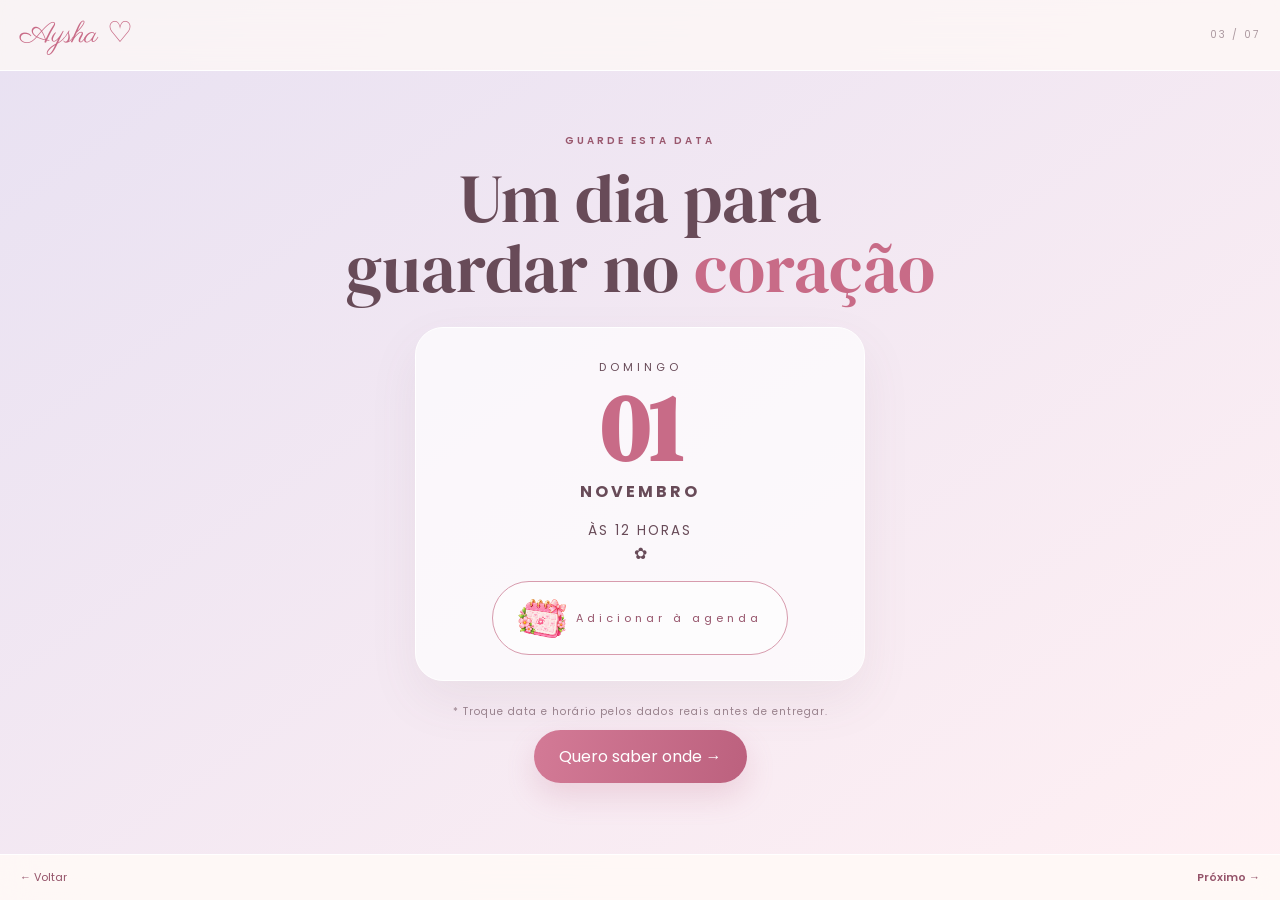
==== data.html @ 2ea7d409 "first commit" ====
<!DOCTYPE html>
<html lang="pt-BR">
<head>
    <meta charset="UTF-8">
    <meta name="viewport" content="width=device-width, initial-scale=1.0">
    <title>A Data | Aysha</title>
    <link rel="stylesheet" href="css/style.css">
</head>
<body class="page date-page">
    <div id="particles"></div>

    <header class="nav">
        <a class="brand" href="index.html">Aysha <span>♡</span></a>
        <span class="step">03 / 07</span>
    </header>

    <main class="screen">
        <div class="content">
            <p class="eyebrow">GUARDE ESTA DATA</p>
            <h2>Um dia para<br>guardar no <em>coração</em></h2>

            <div class="date-card">
                <span>DOMINGO</span>
                <strong>01</strong>
                <b>NOVEMBRO</b>
                <small>ÀS 12 HORAS</small>
                <div class="mini-flower">✿</div>

                <button class="secondary-btn calendar-btn" id="calendarBtn">
                    <img class="button-art calendar-art" src="assets/icones/calendario.png" alt="Calendário">
                    <span>Adicionar à agenda</span>
                </button>
            </div>

            <p class="small-note">
                * Troque data e horário pelos dados reais antes de entregar.
            </p>

            <a class="primary-btn" href="local.html">Quero saber onde →</a>

            <nav class="bottom-nav">
                <a href="historia.html">← Voltar</a>
                <a href="local.html">Próximo →</a>
            </nav>
        </div>
    </main>

    <script src="js/app.js"></script>
</body>
</html>
---- css/style.css ----
/* ==============================
   CONFIGURAÇÕES GERAIS
   ============================== */

@import url('https://fonts.googleapis.com/css2?family=DM+Serif+Display&family=Parisienne&family=Poppins:wght@300;400;500;600&display=swap');

:root {
    --rosa: #c86b87;
    --rosa-claro: #e9a8bc;
    --lilas: #cdbde0;
    --verde: #a9bd9f;
    --creme: #fff9f5;
    --texto: #684b58;
}

* {
    box-sizing: border-box;
}

html,
body {
    margin: 0;
    min-height: 100%;
    scroll-behavior: smooth;
}

body {
    background: var(--creme);
    color: var(--texto);
    font-family: Poppins, sans-serif;
    overflow-x: hidden;
}

a {
    color: inherit;
    text-decoration: none;
}

button,
input,
select,
textarea {
    font: inherit;
}

/* ==============================
   ESTRUTURA DAS PÁGINAS
   ============================== */

.page {
    min-height: 100vh;
    background:
        radial-gradient(circle at 50% 22%, #fff 0 7%, transparent 36%),
        linear-gradient(145deg, #fffaf6 0%, #f8dce5 54%, #e2ecdc 100%);
}

.screen {
    min-height: 100vh;
    display: flex;
    align-items: center;
    justify-content: center;
    padding: 95px 20px 90px;
    position: relative;
    overflow: hidden;
    text-align: center;
}

.content,
.hero-content {
    width: min(100%, 650px);
    position: relative;
    z-index: 3;
}

/* ==============================
   MENU
   ============================== */

.nav {
    position: fixed;
    top: 0;
    left: 0;
    right: 0;
    z-index: 50;
    display: flex;
    align-items: center;
    justify-content: space-between;
    padding: 15px 20px;
    background: #fffaf6b8;
    backdrop-filter: blur(14px);
    border-bottom: 1px solid #fff;
}

.brand {
    color: var(--rosa);
    font-family: Parisienne, cursive;
    font-size: 29px;
}

.step {
    font-size: 10px;
    letter-spacing: 2px;
    opacity: .55;
}

.music-btn {
    width: 40px;
    height: 40px;
    border: 1px solid #d9a7b8;
    border-radius: 50%;
    background: #fff8;
    color: var(--rosa);
    cursor: pointer;
}

.bottom-nav {
    position: fixed;
    left: 0;
    right: 0;
    bottom: 0;
    z-index: 40;
    display: flex;
    justify-content: space-between;
    padding: 14px 20px;
    background: #fffaf6df;
    backdrop-filter: blur(14px);
    border-top: 1px solid #fff;
    color: #95546a;
    font-size: 11px;
}

.bottom-nav a:last-child {
    font-weight: 600;
}

/* ==============================
   TEXTOS E BOTÕES
   ============================== */

.eyebrow {
    color: #99576d;
    font-size: 10px;
    font-weight: 600;
    letter-spacing: 3px;
}

h1,
h2,
h3 {
    font-family: "DM Serif Display", Georgia, serif;
    font-weight: 400;
}

h1 {
    margin: 28px 0 15px;
    color: var(--rosa);
    font-family: Parisienne, cursive;
    font-size: clamp(92px, 24vw, 160px);
    line-height: .75;
}

h2 {
    margin: 15px 0 22px;
    font-size: clamp(42px, 10vw, 68px);
    line-height: 1.04;
}

h2 em {
    color: var(--rosa);
    font-style: normal;
}

p {
    line-height: 1.7;
}

.age {
    font-family: "DM Serif Display";
    font-size: 28px;
}

.script {
    margin: 15px 0;
    color: var(--rosa);
    font-family: Parisienne, cursive;
    font-size: 31px;
    line-height: 1.25;
}

.hint,
.small-note {
    font-size: 10px;
    letter-spacing: 1px;
    opacity: .65;
}

.primary-btn,
.secondary-btn {
    display: inline-flex;
    align-items: center;
    justify-content: center;
    gap: 10px;
    padding: 14px 25px;
    border-radius: 999px;
    cursor: pointer;
    transition: .3s;
}

.primary-btn {
    border: 0;
    background: linear-gradient(100deg, #d37a96, #bc617e);
    color: #fff;
    box-shadow: 0 13px 30px #bd628033;
}

.secondary-btn {
    border: 1px solid #d79bad;
    background: #fff9;
    color: #96546b;
}

.primary-btn:hover,
.secondary-btn:hover {
    transform: translateY(-3px);
}

.ornament {
    margin: 20px;
    color: #c77c93;
    letter-spacing: 5px;
}

/* ==============================
   TELA INICIAL
   ============================== */

.magic-butterfly {
    width: 175px;
    height: 150px;
    display: block;
    margin: 15px auto 0;
    padding: 0;
    border: 0;
    background: transparent;
    cursor: pointer;
    animation: flutuar 3.6s ease-in-out infinite;
    filter: drop-shadow(0 12px 18px #c36b871e);
    transition: .3s;
}

.magic-butterfly:hover {
    transform: translateY(-7px) scale(1.03);
}

.butterfly-svg {
    width: 100%;
    height: 100%;
    overflow: visible;
}

.butterfly-art {
    transform-origin: 90px 75px;
}

.b-wing {
    transform-box: fill-box;
    transform-origin: center;
}

.magic-butterfly:active .b-wing-l {
    animation: asa-esquerda .45s ease-in-out;
}

.magic-butterfly:active .b-wing-r {
    animation: asa-direita .45s ease-in-out;
}

.enter-garden {
    opacity: .35;
    pointer-events: none;
    transform: translateY(8px);
    transition: .7s;
}

.enter-garden.show {
    opacity: 1;
    pointer-events: auto;
    transform: none;
}

.scroll-note {
    position: absolute;
    bottom: 18px;
    font-size: 10px;
    letter-spacing: 2px;
    opacity: .5;
}

.scroll-note span {
    display: block;
    font-size: 18px;
}

.petal {
    position: absolute;
    color: #c87b94;
    font-size: 110px;
    opacity: .15;
}

.petal-a {
    top: 18%;
    left: -28px;
}

.petal-b {
    right: -28px;
    bottom: 15%;
}

/* ==============================
   FUNDOS DAS OUTRAS TELAS
   ============================== */

.garden-page {
    background: linear-gradient(150deg, #fffaf6, #f5dbe5 48%, #dcead7);
}

.story-page {
    background: linear-gradient(145deg, #fffaf6, #eee2f3);
}

.date-page {
    background: linear-gradient(145deg, #e8e1f2, #fff0f3);
}

.local-page {
    background: linear-gradient(#fff5ee, #dfeada);
}

.rsvp-page {
    background: linear-gradient(145deg, #fff7f5, #f5dce5);
}

.final-page {
    background: linear-gradient(150deg, #f7dbe4, #eee3f1 55%, #dce9d9);
}

/* ==============================
   JARDIM
   ============================== */

.interactive-garden {
    position: relative;
    width: min(100%, 560px);
    height: 255px;
    margin: 0 auto 8px;
}

.garden-grass {
    position: absolute;
    z-index: 1;
    left: 50%;
    bottom: 12px;
    width: min(470px, 90%);
    height: auto;
    transform: translateX(-50%);
    pointer-events: none;
}

.garden-flower {
    position: absolute;
    z-index: 4;
    width: 66px;
    height: 76px;
    padding: 0;
    border: 0;
    background: transparent;
    cursor: pointer;
    transition: transform .35s cubic-bezier(.2,.8,.2,1), filter .35s ease;
}

.garden-flower img {
    width: 100%;
    height: 100%;
    object-fit: contain;
    pointer-events: none;
}

.garden-flower:hover,
.garden-flower:focus-visible {
    transform: translateY(-7px) scale(1.08) rotate(-3deg);
    filter: drop-shadow(0 8px 9px #8b61752e);
}

.garden-flower.found {
    animation: flor-descoberta .8s cubic-bezier(.2,.8,.2,1);
}

.f1 { left: 13%; bottom: 35px; }
.f2 { left: 33%; bottom: 17px; }
.f3 { right: 32%; bottom: 17px; }
.f4 { right: 12%; bottom: 37px; }

.flower-message {
    min-height: 35px;
    margin: 0 auto 10px;
    max-width: 520px;
    color: var(--rosa);
    font-family: Parisienne, cursive;
    font-size: 27px;
    line-height: 1.25;
    transition: opacity .25s, transform .25s;
}

.flower-message.message-show {
    animation: mensagem-flor .5s ease;
}

.firefly {
    position: absolute;
    z-index: 3;
    width: 5px;
    height: 5px;
    border-radius: 50%;
    background: #fff5a5;
    box-shadow: 0 0 14px #ffe98c;
    animation: vaga-lume 3s infinite alternate;
}

.firefly-one { left: 25%; top: 25%; }
.firefly-two { right: 22%; top: 31%; animation-delay: .8s; }
.firefly-three { left: 53%; top: 14%; animation-delay: 1.4s; }

/* ==============================
   HISTÓRIA
   ============================== */

.story-card,
.date-card,
.map-card,
.gift-details {
    max-width: 450px;
    margin: 22px auto;
    padding: 25px;
    border: 1px solid #fff;
    border-radius: 28px;
    background: #ffffffad;
    box-shadow: 0 20px 50px #71566b14;
}

.story-image-wrap {
    height: 165px;
    display: grid;
    place-items: center;
    margin-bottom: 8px;
}

.story-image {
    width: 175px;
    height: 155px;
    object-fit: contain;
}

.story-image.story-change {
    animation: historia-aparece .6s ease;
}

.story-card p {
    line-height: 1.75;
}

.story-step {
    min-height: 78px;
}

.stars {
    color: #c97691;
    letter-spacing: 12px;
}

.date-card span {
    font-size: 11px;
    letter-spacing: 4px;
}

.date-card strong {
    display: block;
    margin: 8px;
    color: var(--rosa);
    font-family: "DM Serif Display";
    font-size: 95px;
    line-height: .9;
}

.date-card b { letter-spacing: 3px; }
.date-card small { display: block; margin-top: 17px; letter-spacing: 2px; }
.calendar-btn { margin-top: 15px; }

.map-art {
    height: 165px;
    display: flex;
    align-items: center;
    justify-content: space-around;
    margin-bottom: 20px;
    border-radius: 20px;
    background: linear-gradient(#cde3bd, #9cbb8e);
    font-size: 31px;
}

.map-card h3 { margin: 8px; font-size: 28px; }

/* ==============================
   PRESENTES
   ============================== */

.gifts-content {
    max-width: 620px;
}

.gift-intro {
    max-width: 500px;
    margin: 0 auto 20px;
}

.gift-list {
    display: grid;
    gap: 13px;
    max-width: 470px;
    margin: 22px auto;
}

.gift-option {
    display: flex;
    align-items: center;
    gap: 17px;
    width: 100%;
    min-height: 88px;
    padding: 12px 22px 12px 12px;
    border: 0;
    border-radius: 50px;
    background: #df8fa4;
    color: #fff;
    text-align: left;
    cursor: pointer;
    box-shadow: 0 9px 20px #b9657e20;
    transition: transform .25s, box-shadow .25s;
}

.gift-option:hover,
.gift-option:focus-visible {
    transform: translateY(-3px);
    box-shadow: 0 14px 25px #b9657e2c;
}

.gift-icon {
    flex: 0 0 66px;
    width: 66px;
    height: 66px;
    display: grid;
    place-items: center;
    border-radius: 50%;
    background: #fff;
    color: #d37d95;
    border: 4px solid #efb2c1;
    font-family: "DM Serif Display", serif;
    font-size: 28px;
}

.gift-option strong,
.gift-option small {
    display: block;
}

.gift-option strong {
    font-family: "DM Serif Display", serif;
    font-size: 25px;
    line-height: 1.1;
}

.gift-option small {
    margin-top: 4px;
    font-size: 12px;
    opacity: .92;
}

.gift-details {
    text-align: center;
    animation: historia-aparece .45s ease;
}

.gift-details strong {
    color: var(--rosa);
    font-family: "DM Serif Display", serif;
    font-size: 27px;
}

.gift-details small {
    display: block;
    margin-top: 12px;
    font-size: 10px;
    opacity: .65;
}

.pix-key {
    margin: 14px auto;
    padding: 12px 15px;
    border-radius: 12px;
    background: #fff6f7;
    border: 1px dashed #d58aa0;
    color: #8e5065;
    font-size: 12px;
    word-break: break-all;
}

/* ==============================
   FORMULÁRIO
   ============================== */

form {
    max-width: 450px;
    margin: 22px auto;
    text-align: left;
}

label { display: block; margin: 14px 0; font-size: 12px; }

input,
select,
textarea {
    width: 100%;
    margin-top: 7px;
    padding: 14px;
    border: 1px solid #e4b9c7;
    border-radius: 14px;
    outline: none;
    background: #ffffffaa;
    color: var(--texto);
}

textarea { resize: vertical; }
form .primary-btn { width: 100%; }
.result { min-height: 30px; color: #9f526d; font-size: 13px; }
.result strong { font-size: 18px; }
.check-icon { display: inline-grid; place-items: center; width: 30px; height: 30px; margin-right: 7px; border-radius: 50%; background: #d68ba2; color: #fff; }
.form-confirmed { opacity: .65; }

.butterfly-row {
    display: flex;
    justify-content: center;
    align-items: center;
    gap: 12px;
}

.butterfly-row img {
    width: 62px;
    height: 52px;
    object-fit: contain;
}

/* ==============================
   ANIMAÇÕES
   ============================== */

#particles {
    position: fixed;
    inset: 0;
    z-index: 100;
    overflow: hidden;
    pointer-events: none;
}

.fly {
    position: absolute;
    z-index: 110;
    width: 72px;
    height: 62px;
    animation: voar-borboleta var(--duracao) cubic-bezier(.22,.61,.36,1) var(--atraso) forwards;
    will-change: transform, opacity;
}

.fly-image {
    display: block;
    width: 100%;
    height: 100%;
    object-fit: contain;
    transform-origin: center;
    animation: bater-asas .34s ease-in-out var(--atraso) infinite alternate;
    filter: drop-shadow(0 4px 8px #c56f8d35);
    will-change: transform;
}


.fly.lilas { filter: hue-rotate(12deg) saturate(.85) drop-shadow(0 4px 8px #9c78c63a); }
.fly.azul { filter: hue-rotate(150deg) saturate(.78) drop-shadow(0 4px 8px #6f9fbc38); }
.fly.dourada { filter: hue-rotate(285deg) saturate(1.1) brightness(1.06) drop-shadow(0 4px 8px #d1a2473a); }
.fly.pessego { filter: hue-rotate(330deg) saturate(.95) drop-shadow(0 4px 8px #e6a37b3a); }

.spark {
    position: absolute;
    color: #fff;
    font-size: 20px;
    text-shadow: 0 0 12px #e88eac;
    animation: brilho .9s forwards;
}

.petal-fall {
    position: absolute;
    color: #f1b1c5;
    font-size: 18px;
    animation: petalas var(--duracao) ease-in forwards;
}

@keyframes flutuar { 50% { transform: translateY(-10px); } }
@keyframes asa-esquerda { 50% { transform: rotateY(38deg) scale(.91); } }
@keyframes asa-direita { 50% { transform: rotateY(-38deg) scale(.91); } }
@keyframes vaga-lume { to { transform: translateY(-25px); opacity: .25; } }

@keyframes voar-borboleta {
    0% {
        opacity: 0;
        transform: translate3d(0, 0, 0) scale(.15) rotate(0deg);
    }
    8% { opacity: 1; }
    24% {
        transform: translate3d(var(--x1), var(--y1), 0) scale(calc(var(--tamanho) * .92)) rotate(-7deg);
    }
    43% {
        transform: translate3d(var(--x2), var(--y2), 0) scale(var(--tamanho)) rotate(6deg);
    }
    63% {
        transform: translate3d(var(--x3), var(--y3), 0) scale(calc(var(--tamanho) * 1.03)) rotate(-5deg);
    }
    82% {
        opacity: .92;
        transform: translate3d(calc(var(--x) * .88), calc(var(--y) * .86), 0) scale(var(--tamanho)) rotate(4deg);
    }
    100% {
        opacity: 0;
        transform: translate3d(var(--x), var(--y), 0) scale(var(--tamanho)) rotate(var(--rotacao));
    }
}

@keyframes bater-asas {
    0%, 100% {
        transform: perspective(360px) rotateY(-34deg) rotateZ(-2deg) scaleX(.76) scaleY(.98);
    }
    25% {
        transform: perspective(360px) rotateY(12deg) rotateZ(1deg) scaleX(1.02) scaleY(1.01);
    }
    50% {
        transform: perspective(360px) rotateY(38deg) rotateZ(2deg) scaleX(.72) scaleY(.96);
    }
    75% {
        transform: perspective(360px) rotateY(-8deg) rotateZ(-1deg) scaleX(1.02) scaleY(1.01);
    }
}

@keyframes brilho {
    0% { opacity: 0; transform: scale(.2); }
    20% { opacity: 1; }
    100% { opacity: 0; transform: translate(var(--x), var(--y)) scale(1.5); }
}

@keyframes petalas {
    0% { opacity: 0; transform: translateY(-20px) rotate(0); }
    15% { opacity: .9; }
    100% { opacity: 0; transform: translateY(105vh) translateX(var(--x)) rotate(400deg); }
}

@keyframes flor-descoberta {
    35% { transform: scale(1.18) rotate(-7deg); filter: drop-shadow(0 0 14px #f2a3b955); }
}

@keyframes mensagem-flor {
    0% { opacity: .3; transform: translateY(5px); }
    100% { opacity: 1; transform: translateY(0); }
}

@keyframes historia-aparece {
    from { opacity: 0; transform: scale(.88) translateY(8px); }
    to { opacity: 1; transform: scale(1) translateY(0); }
}

@media (max-width: 700px) {
    .interactive-garden { height: 280px; }
    .garden-flower { width: 58px; height: 58px; }
    .flower-message { font-size: 24px; }
    .gift-option { min-height: 78px; padding-right: 14px; }
    .gift-icon { flex-basis: 58px; width: 58px; height: 58px; }
    .gift-option strong { font-size: 22px; }
    .gift-option small { font-size: 11px; }
}

@media (max-width: 480px) {
    .screen {
        padding-right: 16px;
        padding-left: 16px;
    }

    .interactive-garden { height: 250px; }

    .garden-flower { width: 52px; height: 52px; }
    .f1 { left: 7%; }
    .f4 { right: 6%; }

    .story-image-wrap { height: 145px; }
    .story-image { width: 155px; height: 140px; }

    .bottom-nav {
        padding: 13px 16px;
    }

    .story-card,
    .date-card,
    .map-card {
        padding: 23px 17px;
    }
}

/* Ajustes finais do visual infantil */
.magic-butterfly.butterfly-open {
    animation: flutuar 1.2s ease-in-out 1;
}

.garden-flower img {
    filter: drop-shadow(0 5px 6px #8c60701f);
}

.gift-icon img {
    width: 100%;
    height: 100%;
    object-fit: contain;
}

.gift-pix {
    background: #d47d96;
}


@media (max-width: 480px) {
    .magic-butterfly {
        width: 155px;
        height: 135px;
    }

    .gift-icon {
        flex-basis: 58px;
        width: 58px;
        height: 58px;
    }
}


/* Interação da borboleta da primeira tela */
.magic-butterfly .butterfly-svg {
    animation: borboleta-principal-suave 1.25s ease-in-out infinite;
}

.magic-butterfly.butterfly-open .butterfly-svg {
    animation: borboleta-principal 0.7s ease-in-out;
}

@keyframes borboleta-principal-suave {
    0%, 100% { transform: rotateY(-4deg) rotateZ(-1deg) scaleX(.98); }
    50% { transform: rotateY(5deg) rotateZ(1deg) scaleX(1); }
}

@keyframes borboleta-principal {
    0% { transform: scale(1) rotate(0deg); }
    30% { transform: scale(1.08) rotate(-3deg); }
    60% { transform: scale(.94) rotate(3deg); }
    100% { transform: scale(1) rotate(0deg); }
}


/* Ajustes do jardim em telas pequenas */
@media (max-width: 600px) {
    .interactive-garden {
        height: 220px;
    }

    .garden-grass {
        bottom: 8px;
        width: 94%;
    }

    .garden-flower {
        width: 54px;
        height: 64px;
    }

    .f1 { left: 10%; bottom: 31px; }
    .f2 { left: 30%; bottom: 12px; }
    .f3 { right: 30%; bottom: 12px; }
    .f4 { right: 9%; bottom: 31px; }

    .fly {
        width: 58px;
        height: 50px;
    }
}

/* Ícones ilustrados dos botões */
.button-art {
    display: block;
    width: 46px;
    height: 42px;
    object-fit: contain;
    flex: 0 0 auto;
}

.calendar-art {
    width: 48px;
    height: 44px;
}

.location-art {
    width: 43px;
    height: 43px;
}

.confirmation-screen {
    max-width: 500px;
    margin: 20px auto;
    padding: 34px 24px;
    border: 1px solid #fff;
    border-radius: 30px;
    background: #fff9f5cc;
    box-shadow: 0 20px 50px #b85f7a20;
    animation: confirmation-in .7s ease both;
}

.confirmation-screen[hidden] {
    display: none;
}

.confirmation-icon {
    width: 62px;
    height: 62px;
    margin: 0 auto 18px;
    display: grid;
    place-items: center;
    border-radius: 50%;
    background: #d68ba2;
    color: #fff;
    font-size: 30px;
}

.confirmation-screen h2 {
    margin-bottom: 16px;
}

.confirmation-butterflies {
    margin: 18px 0 24px;
    font-size: 24px;
    letter-spacing: 8px;
    animation: confirmation-float 2.8s ease-in-out infinite;
}

@keyframes confirmation-in {
    from { opacity: 0; transform: translateY(18px) scale(.98); }
    to { opacity: 1; transform: none; }
}

@keyframes confirmation-float {
    0%, 100% { transform: translateY(0); }
    50% { transform: translateY(-5px); }
}
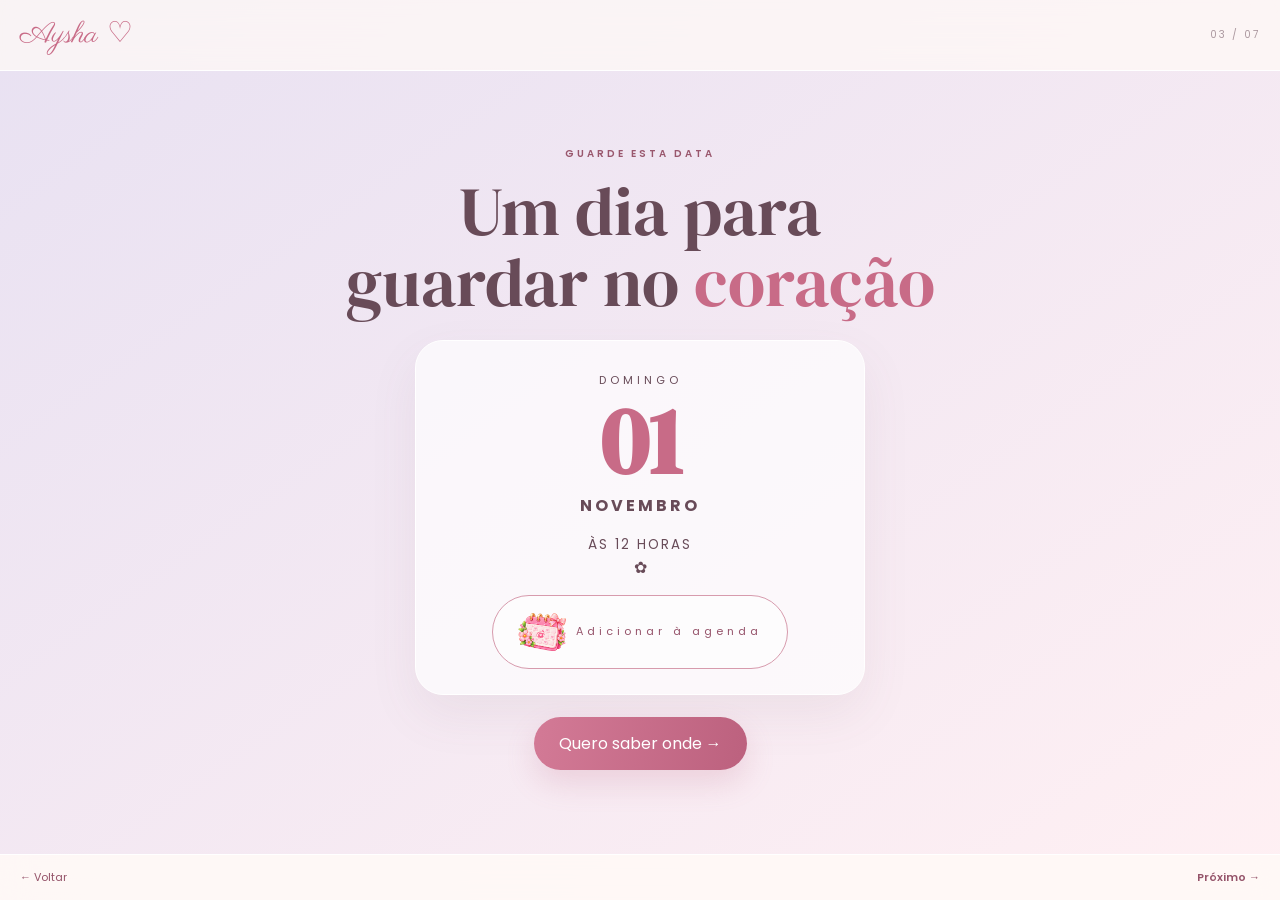
==== commit d9f08bba: "Atualiza convite" ====
--- a/data.html
+++ b/data.html
@@ -32,10 +32,6 @@
                 </button>
             </div>
 
-            <p class="small-note">
-                * Troque data e horário pelos dados reais antes de entregar.
-            </p>
-
             <a class="primary-btn" href="local.html">Quero saber onde →</a>
 
             <nav class="bottom-nav">
--- a/css/style.css
+++ b/css/style.css
@@ -497,18 +497,13 @@
 .date-card small { display: block; margin-top: 17px; letter-spacing: 2px; }
 .calendar-btn { margin-top: 15px; }
 
-.map-art {
-    height: 165px;
-    display: flex;
-    align-items: center;
-    justify-content: space-around;
-    margin-bottom: 20px;
-    border-radius: 20px;
-    background: linear-gradient(#cde3bd, #9cbb8e);
-    font-size: 31px;
-}
-
-.map-card h3 { margin: 8px; font-size: 28px; }
+.map-card iframe {
+    width: 100%;
+    height: 220px;
+    border: 0;
+    border-radius: 18px;
+    pointer-events: none;
+}
 
 /* ==============================
    PRESENTES
